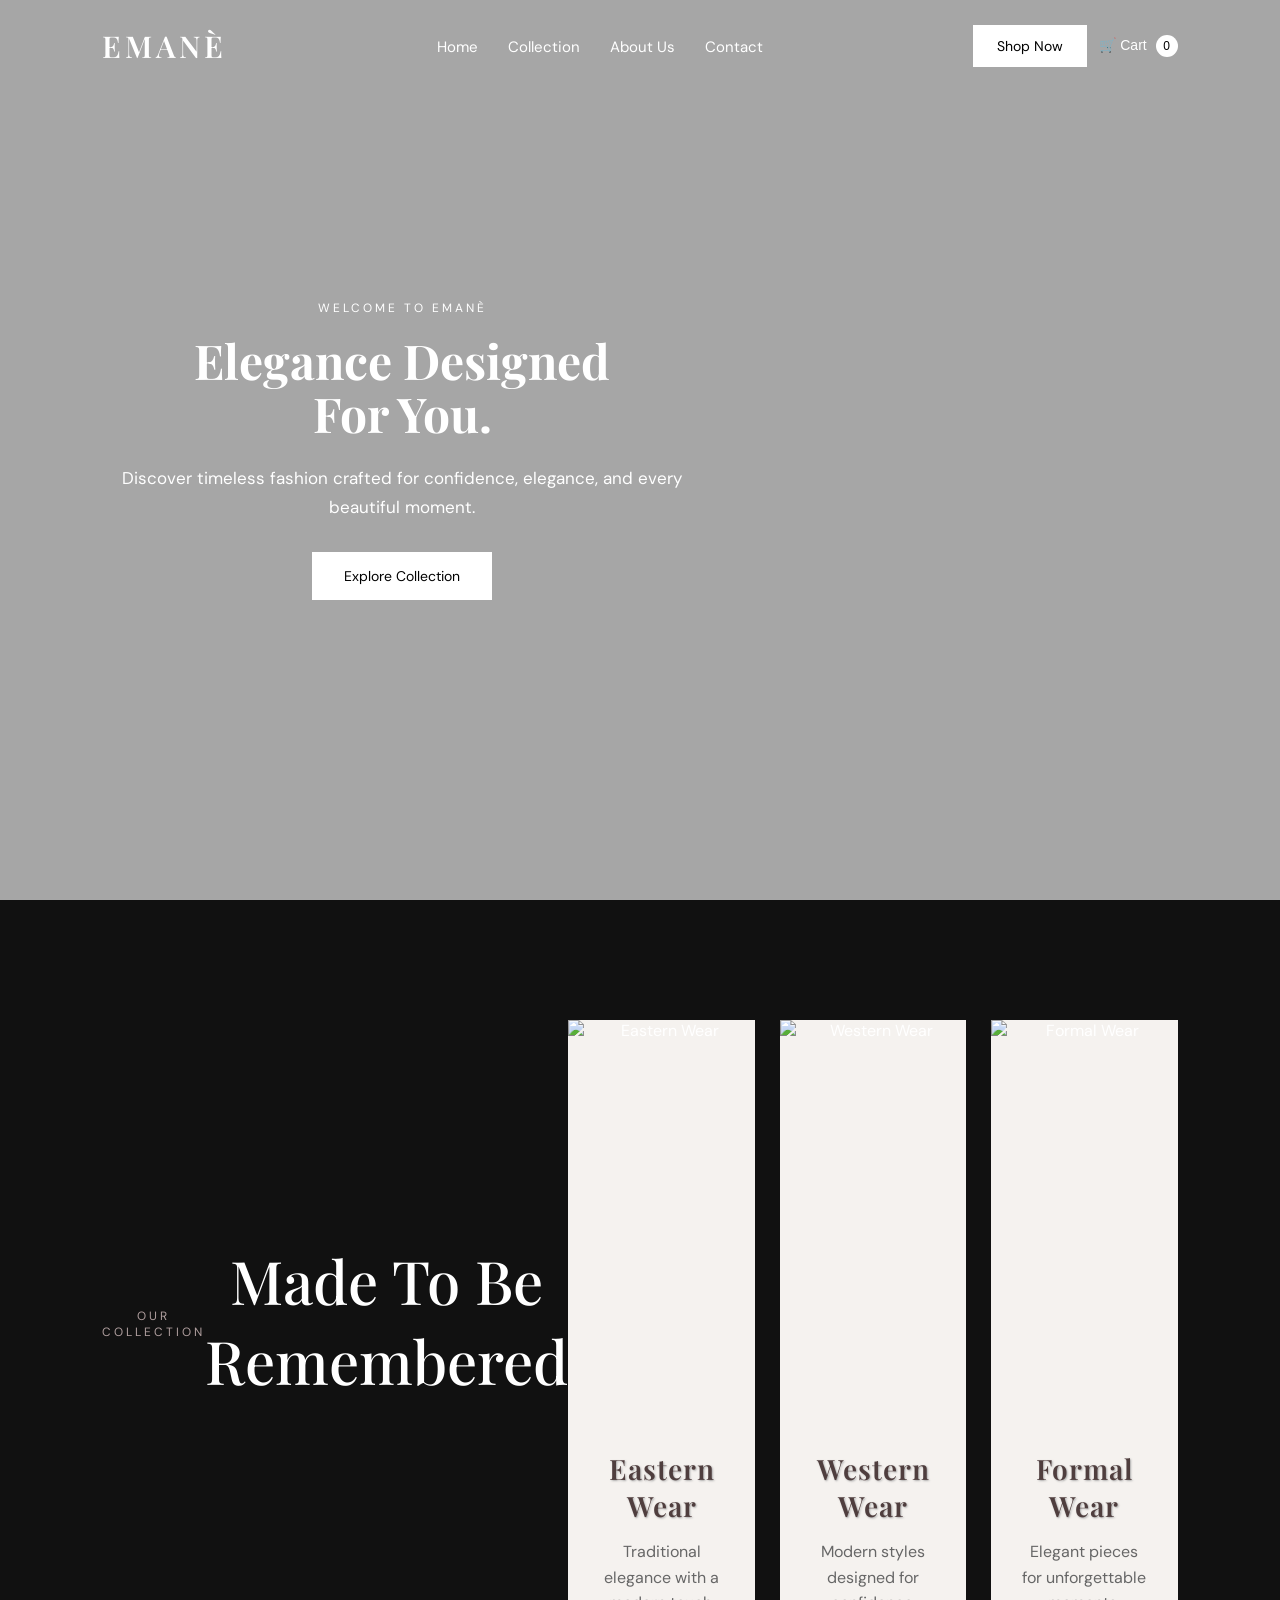
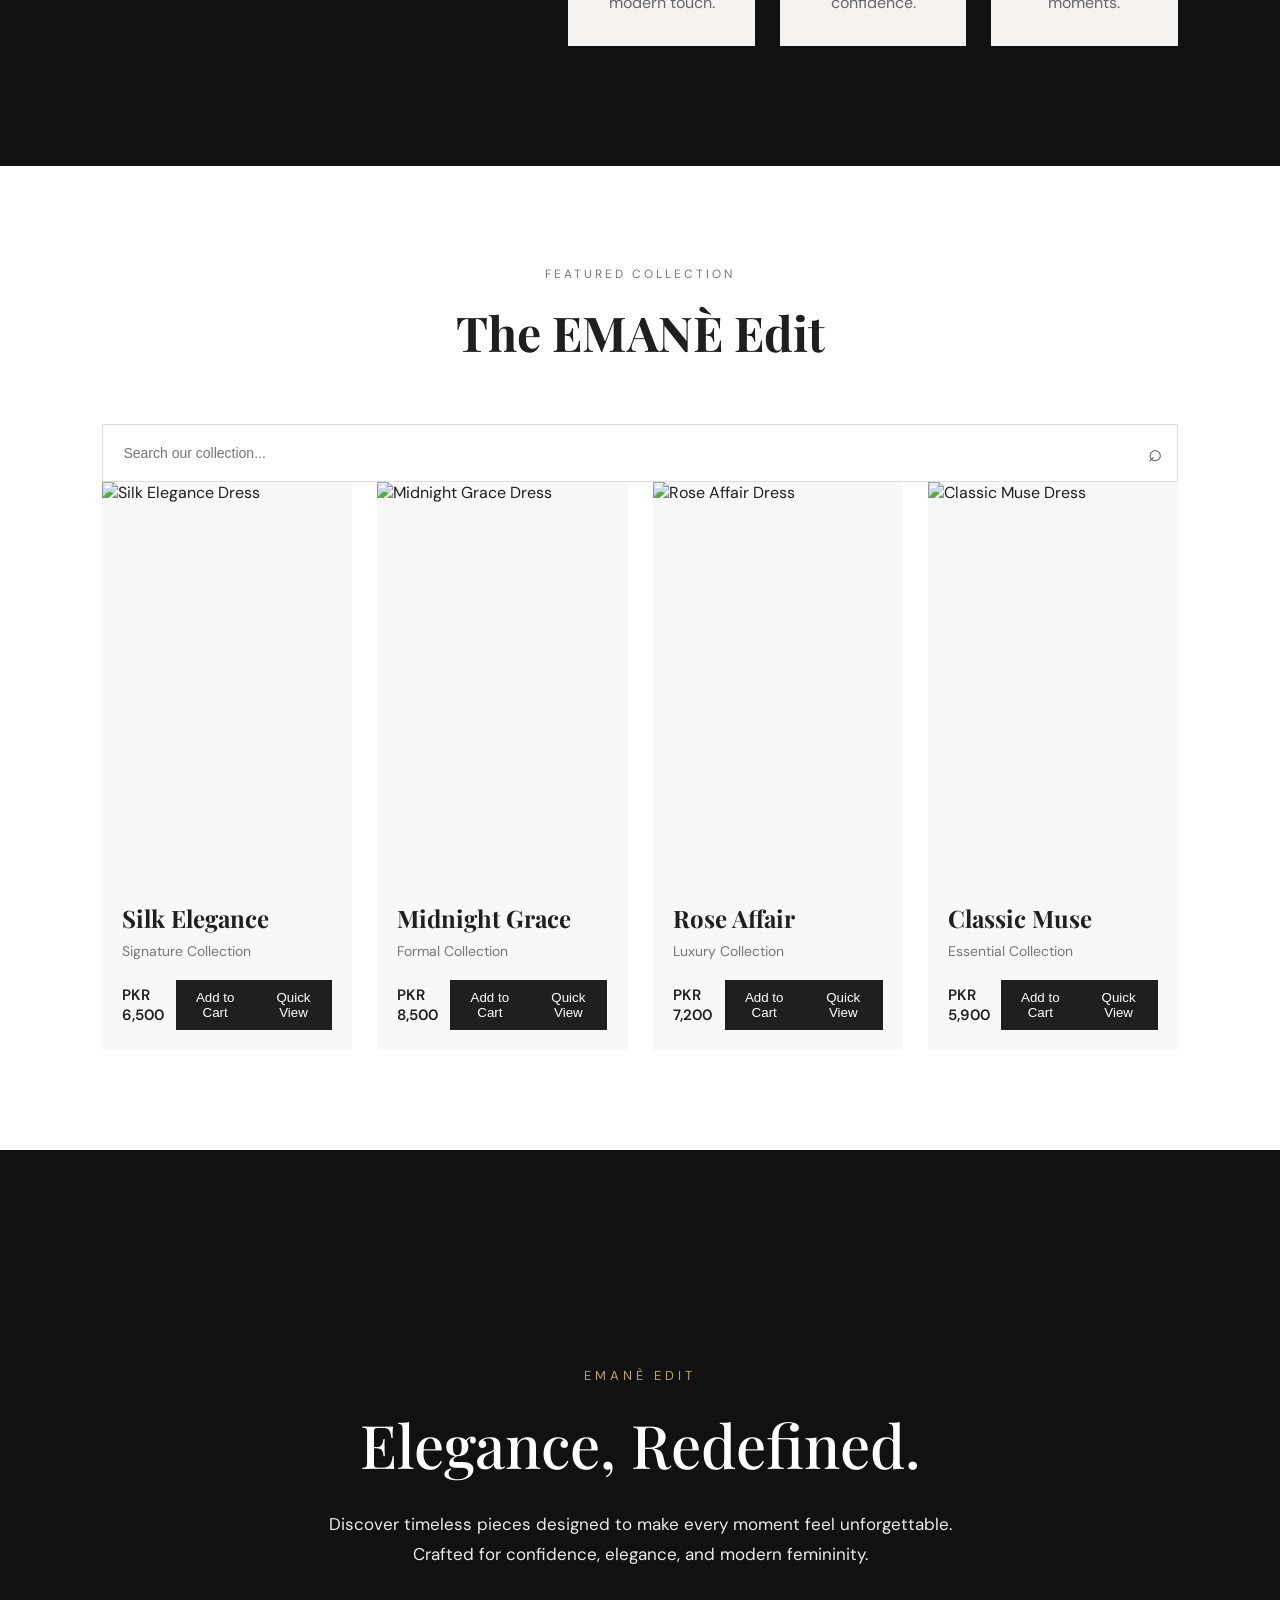
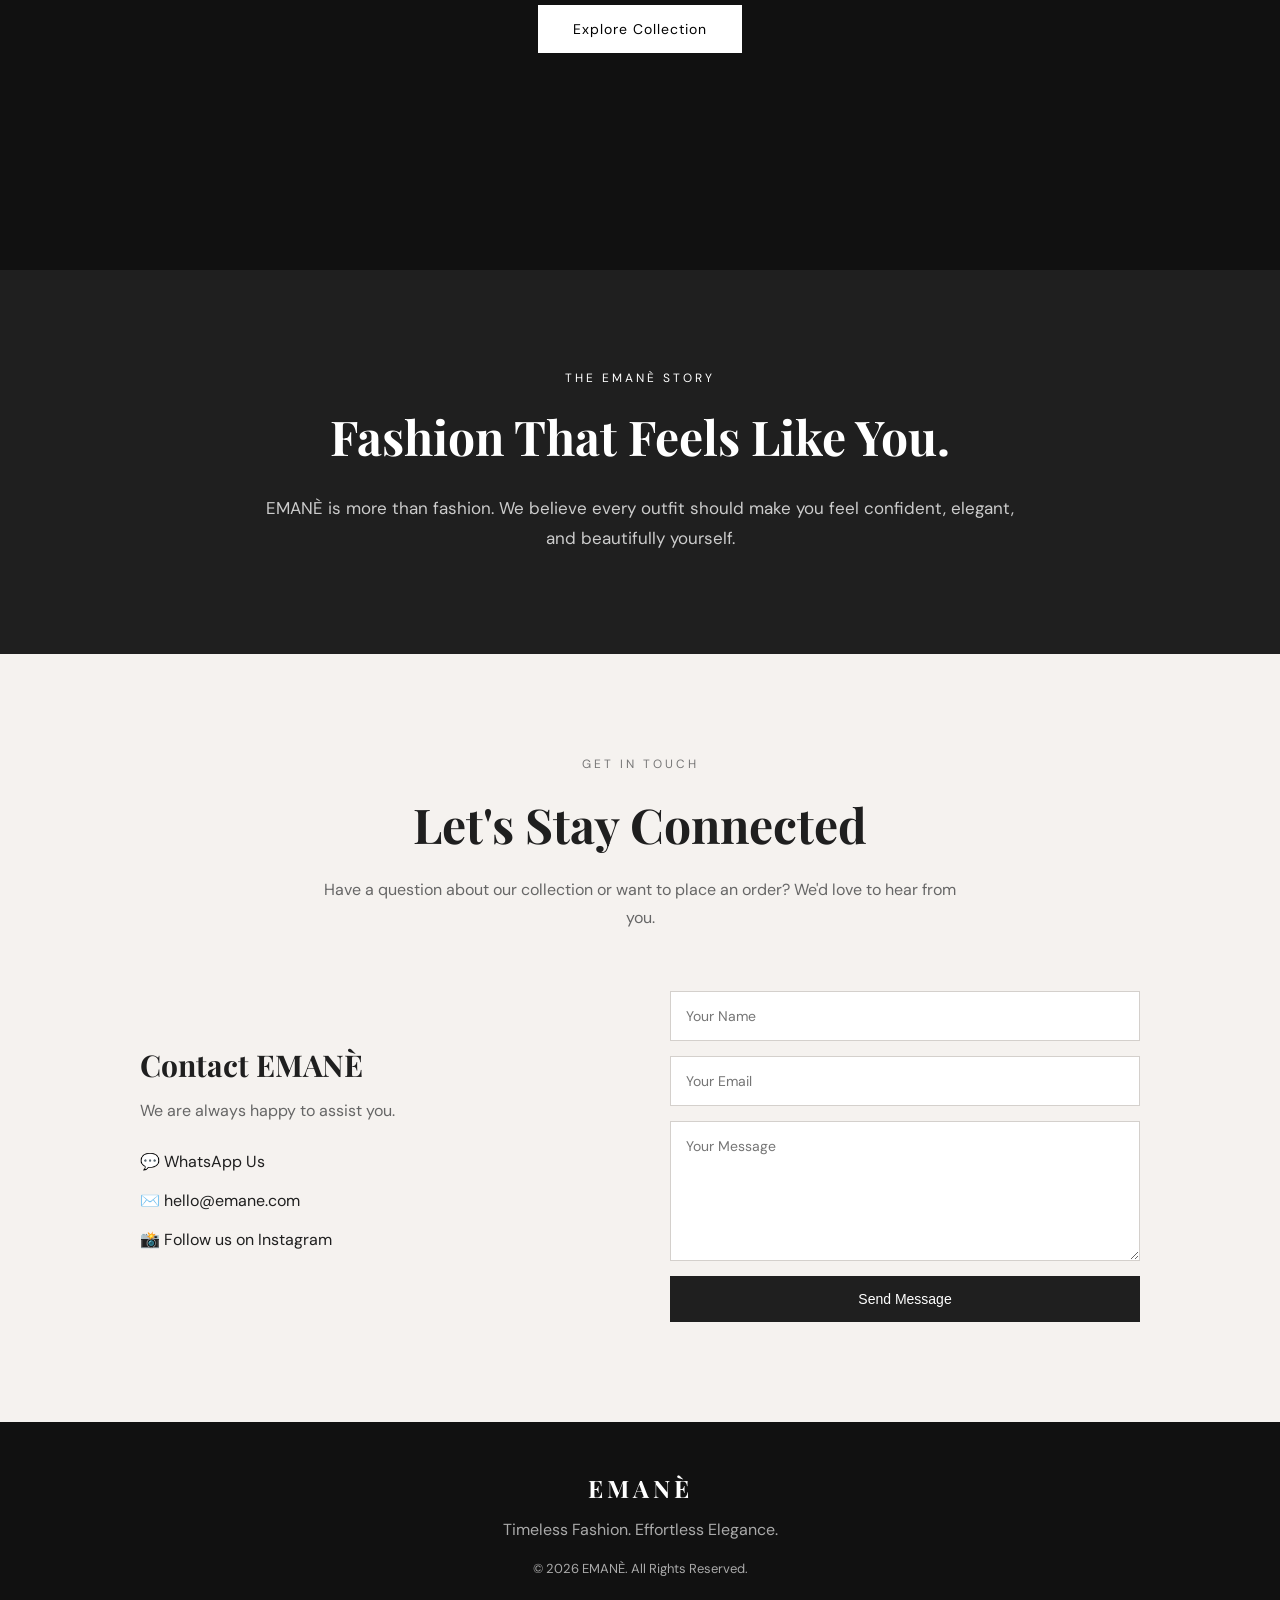
==== index.html @ ab044f7f "Add files via upload" ====
<!DOCTYPE html>
<html lang="en">
<head>
    <meta charset="UTF-8">
    <meta name="viewport" content="width=device-width, initial-scale=1.0">
    <title>EMANE | Timeless Fashion</title>
    <link rel="stylesheet" href="EMANE.css">
</head>
<body>

    <div id="preloader">
    <div class="loader-content">
        <h1>EMANÈ</h1>
        <p>Timeless Fashion. Effortless Elegance.</p>

        <div class="loader-line">
            <span></span>
        </div>
    </div>
</div>

    <!-- Navigation Bar -->
    <header>
        <nav class="navbar">

            <div class="logo">
                EMANÈ
            </div>

            <ul class="nav-links">
                <li><a href="#home">Home</a></li>
                <li><a href="#collection">Collection</a></li>
                <li><a href="#about">About Us</a></li>
                <li><a href="#contact">Contact</a></li>
            </ul>

            <div class="nav-actions">

    <a href="#products" class="shop-btn">Shop Now</a>

    <button class="cart-btn" id="cartBtn">
        🛒 Cart
        <span id="cartCount">0</span>
    </button>

     </div>

        </nav>
    </header>


    <!-- Hero Section -->
    <section class="hero" id="home">

        <div class="hero-content">

            <p class="subtitle">WELCOME TO EMANÈ</p>

            <h1>Elegance Designed<br>For You.</h1>

            <p class="description">
                Discover timeless fashion crafted for confidence,
                elegance, and every beautiful moment.
            </p>
            <a href="#products" class="hero-btn">
       Explore Collection
          </a>

        </div>

    </section>


    <!-- Collection Section -->
    <section class="collection" id="collection">

        <p class="subtitle">OUR COLLECTION</p>

        <h2>Made To Be Remembered</h2>
        <div class="collection-categories">

    <div class="category-card">

        <img src="images/abdul-raheem-kannath-wVFnZFeaiFI-unsplash.jpg" alt="Eastern Wear">

        <div class="category-info">
            <h3>Eastern Wear</h3>
            <p>Traditional elegance with a modern touch.</p>
        </div>

    </div>


    <div class="category-card">

        <img src="images/pradeep-ranjan-srYDu-eQcrs-unsplash.jpg" alt="Western Wear">

        <div class="category-info">
            <h3>Western Wear</h3>
            <p>Modern styles designed for confidence.</p>
        </div>

    </div>


    <div class="category-card">

        <img src="images/fotografia-editorial-4E19w4Qi_60-unsplash.jpg" alt="Formal Wear">

        <div class="category-info">
            <h3>Formal Wear</h3>
            <p>Elegant pieces for unforgettable moments.</p>
        </div>

    </div>

</div>

    </section>

<!-- Featured Products Section -->

<section class="featured-products" id="products">

    <p class="subtitle">FEATURED COLLECTION</p>

    <h2>The EMANÈ Edit</h2>

<div class="product-search">
    <input
        type="text"
        id="productSearch"
        placeholder="Search our collection..."
    >
    <span class="product-search-btn">⌕</span>
</div>


<!-- products container -->
<div class="products-container">
        <!-- Product 1 -->

        <div class="product-card"
     data-name="Silk Elegance"
     data-price="6500">

            <div class="product-image">
                <img src="images/fotografia-editorial-_kx6ShhfCvs-unsplash.jpg" alt="Silk Elegance Dress">
            </div>

            <div class="product-details">

                <h3>Silk Elegance</h3>

                <p>Signature Collection</p>

                <div class="product-bottom">

                    <span>PKR 6,500</span>

                    <button class="add-cart-btn">Add to Cart</button>
                 <button class="quick-view-btn">Quick View</button>
                </div>

            </div>

        </div>


        <!-- Product 2 -->

        <div class="product-card"
     data-name="Midnight Grace"
     data-price="8500">

            <div class="product-image">
                <img src="images/fotografia-editorial-xAd19rNytdo-unsplash.jpg" alt="Midnight Grace Dress">
            </div>

            <div class="product-details">

                <h3>Midnight Grace</h3>

                <p>Formal Collection</p>

                <div class="product-bottom">

                    <span>PKR 8,500</span>

                    <button class="add-cart-btn">Add to Cart</button>
                  <button class="quick-view-btn">Quick View</button>
                </div>

            </div>

        </div>


        <!-- Product 3 -->

        <div class="product-card"
     data-name="Rose Affair"
     data-price="7200">

            <div class="product-image">
                <img src="images/abdul-raheem-kannath-dZ3OjYVtTwo-unsplash.jpg" alt="Rose Affair Dress">
            </div>

            <div class="product-details">

                <h3>Rose Affair</h3>

                <p>Luxury Collection</p>

                <div class="product-bottom">

                    <span>PKR 7,200</span>

                    <button class="add-cart-btn">Add to Cart</button>
                    <button class="quick-view-btn">Quick View</button>
                </div>

            </div>

        </div>


        <!-- Product 4 -->

        <div class="product-card"
     data-name="Classic Muse"
     data-price="5900">

            <div class="product-image">
                <img src="images/ikshana-productions-6T5xOFmV0es-unsplash.jpg" alt="Classic Muse Dress">
            </div>

            <div class="product-details">

                <h3>Classic Muse</h3>

                <p>Essential Collection</p>

                <div class="product-bottom">

                    <span>PKR 5,900</span>

                    <button class="add-cart-btn">Add to Cart</button>
                    <button class="quick-view-btn">Quick View</button>
                </div>

            </div>

        </div>


    </div>

</section>


<!-- Collection Section -->
<section class="collection" id="collection">

    <div class="collection-content">
        <p class="collection-subtitle">EMANÈ EDIT</p>

        <h2>Elegance, Redefined.</h2>

        <p class="collection-text">
            Discover timeless pieces designed to make every moment feel unforgettable.
            Crafted for confidence, elegance, and modern femininity.
        </p>

        <a href="#products" class="collection-btn">
            Explore Collection
        </a>
    </div>

</section>

    <!-- About Section -->
    <section class="about" id="about">

        <p class="subtitle">THE EMANÈ STORY</p>

        <h2>Fashion That Feels Like You.</h2>

        <p>
            EMANÈ is more than fashion. We believe every outfit should
            make you feel confident, elegant, and beautifully yourself.
        </p>

    </section>


<!-- Contact Section -->

<section class="contact" id="contact">

    <div class="contact-heading">

        <p class="subtitle">GET IN TOUCH</p>

        <h2>Let's Stay Connected</h2>

        <p>
            Have a question about our collection or want to place an order?
            We'd love to hear from you.
        </p>

    </div>


    <div class="contact-container">


        <!-- Contact Information -->

        <div class="contact-info">

            <h3>Contact EMANÈ</h3>

            <p>We are always happy to assist you.</p>


            <a href="https://wa.me/923000000000" target="_blank">
                💬 WhatsApp Us
            </a>


            <a href="mailto:hello@emane.com">
                ✉️ hello@emane.com
            </a>


            <a href="https://instagram.com/" target="_blank">
                📸 Follow us on Instagram
            </a>

        </div>


        <!-- Contact Form -->

        <form class="contact-form">

            <input
                type="text"
                placeholder="Your Name"
                required
            >

            <input
                type="email"
                placeholder="Your Email"
                required
            >

            <textarea
                placeholder="Your Message"
                rows="6"
                required
            ></textarea>


            <button type="submit">
                Send Message
            </button>

        </form>


    </div>

</section>

    <!-- Footer -->
    <footer>

        <h2>EMANÈ</h2>

        <p>Timeless Fashion. Effortless Elegance.</p>

        <p class="copyright">
            © 2026 EMANÈ. All Rights Reserved.
        </p>

    </footer>

    <!-- Shopping Cart Sidebar -->

<div class="cart-overlay" id="cartOverlay"></div>

<aside class="cart-sidebar" id="cartSidebar">

    <div class="cart-header">

        <h2>Your Cart</h2>

        <button id="closeCart">
            ✕
        </button>

    </div>


    <div id="cartItems">

        <p class="empty-cart">
            Your cart is empty.
        </p>

    </div>


    <div class="cart-footer">

        <div class="cart-total">

            <span>Total:</span>

            <strong id="cartTotal">
                PKR 0
            </strong>

        </div>


        <button class="checkout-btn">
            Proceed to Checkout
        </button>

    </div>

</aside>

   <!-- QUICK VIEW POPUP -->

<div class="quick-view-overlay" id="quickViewOverlay"></div>

<div class="quick-view-modal" id="quickViewModal">

    <button
        class="quick-view-close"
        id="quickViewClose"
    >
        ×
    </button>


    <div class="quick-view-content">

        <img
            id="quickViewImage"
            src=""
            alt="Product Image"
        >


        <div class="quick-view-details">

            <p>
                EMANÈ COLLECTION
            </p>


            <h2 id="quickViewName">
                Product Name
            </h2>


            <h3 id="quickViewPrice">
                PKR 0
            </h3>


            <p class="quick-view-description">

                Discover timeless elegance with this
                exclusive piece from our EMANÈ collection.

            </p>


            <button
                class="quick-view-add-cart"
                id="quickViewAddCart"
            >
                Add to Cart
            </button>

        </div>

    </div>

</div>
<button id="backToTop" class="back-to-top">↑</button>

<!-- EMANE QUICK VIEW POPUP -->
<div class="emane-quick-modal" id="quickViewModal">

    <div class="emane-quick-content">

        <button class="emane-close-btn" id="closeQuickView">
            ×
        </button>

        <img id="quickViewImage" src="" alt="Product Image">

        <div class="emane-quick-details">

            <h2 id="quickViewName"></h2>

            <p id="quickViewCollection"></p>

            <h3 id="quickViewPrice"></h3>

            <p id="quickViewDescription">
                A timeless EMANÈ piece designed with elegance,
                confidence and effortless style.
            </p>

            <button id="quickViewAddToCart">
                Add to Cart
            </button>

        </div>

    </div>

    <script src="EMANE.js"></script>


</body>
</html>
---- EMANE.css ----
/* Google Font Import */
@import url('https://fonts.googleapis.com/css2?family=DM+Sans:wght@400;500;600&family=Playfair+Display:wght@500;600;700&display=swap');

 html {
    scroll-behavior: smooth;   
 }

/* Remove default browser spacing */
* {
    margin: 0;
    padding: 0;
    box-sizing: border-box;
}


/* Smooth scrolling */
html {
    scroll-behavior: smooth;
}


/* Main body */
body {
    font-family: "DM Sans", sans-serif;
    color: #1f1f1f;
    background-color: #ffffff;
}

html {
    scroll-behavior: smooth;
}

/* =========================
   NAVIGATION BAR
========================= */

header {
    width: 100%;
    position: absolute;
    top: 0;
    left: 0;
    z-index: 10;
}


.navbar {
    display: flex;
    justify-content: space-between;
    align-items: center;

    padding: 25px 8%;
    color: white;
}


/* Brand Logo */

.logo {
    font-family: "Playfair Display", serif;
    font-size: 30px;
    letter-spacing: 4px;
    font-weight: 600;
}


/* Navigation Links */

.nav-links {
    display: flex;
    list-style: none;
    gap: 30px;
}


.nav-links a {
    text-decoration: none;
    color: white;
    font-size: 15px;
    transition: 0.3s;
}


.nav-links a:hover {
    opacity: 0.7;
}


/* Shop Button */

.shop-btn {
    background: white;
    color: black;
    border: none;

    padding: 12px 24px;
    cursor: pointer;

    font-size: 14px;
    transition: 0.3s;
}


.shop-btn:hover {
    background: #e5e5e5;
}


/* =========================
   HERO SECTION
========================= */

.hero {
    min-height: 100vh;

    display: flex;
    align-items: center;

    padding: 0 8%;

    color: white;

    background:
        linear-gradient(
            rgba(0, 0, 0, 0.35),
            rgba(0, 0, 0, 0.35)
        ),
        url("https://images.unsplash.com/photo-1490481651871-ab68de25d43d?auto=format&fit=crop&w=1600&q=80");

    background-size: cover;
    background-position: center;
}


.hero-content {
    max-width: 600px;
}


.subtitle {
    letter-spacing: 3px;
    font-size: 12px;
    margin-bottom: 18px;
}


.hero h1 {
    font-family: "Playfair Display", serif;

    font-size: 72px;
    line-height: 1.1;

    margin-bottom: 25px;
}


.description {
    font-size: 17px;
    line-height: 1.7;

    max-width: 500px;

    margin-bottom: 30px;
}


/* Hero Button */

.hero-btn {
    padding: 15px 32px;

    border: none;

    background: white;
    color: black;

    cursor: pointer;

    font-size: 14px;

    transition: 0.3s;
}


.hero-btn:hover {
    background: #dedede;
}

.shop-btn,
.hero-btn {
    text-decoration: none;
    display: inline-block;
}

/* =========================
   COLLECTION SECTION
========================= */

.collection {
    padding: 100px 8%;
    text-align: center;
}


.collection .subtitle {
    color: #b09f9f;
}


.collection h2 {
    font-family: "Playfair Display", serif;

    font-size: 48px;

    margin-bottom: 60px;
}


.collection-categories {
    display: grid;

    grid-template-columns:
        repeat(3, 1fr);

    gap: 25px;
}


/* Category Cards */

.category-card {
    background: #f5f2ef;
    overflow: hidden;
   transition: 0.3s;
   cursor: pointer;
}

.category-card img {
    width: 100%;
    height: 400px;
    object-fit: cover;
    display: block;
    transition: 0.3s;
}

.category-card:hover {
    transform: translateY(-10px);
}

.category-card:hover img {
    transform: scale(1.08);
}

.category-info {
    padding: 30px;
}

.category-card h3 {
    font-family: "Playfair Display", serif;

    font-size: 28px;

    margin-bottom: 15px;
    color: #4f3e3e;
    font-weight: 600;
    letter-spacing: 1px;
    text-shadow: #aaaaaa 1px 1px 2px;
}


.category-card p {
    color: #666;
    line-height: 1.6;
}


/* =========================
   ABOUT SECTION
========================= */

.about {
    background: #1f1f1f;

    color: white;

    padding: 100px 20%;

    text-align: center;
}


.about h2 {
    font-family: "Playfair Display", serif;

    font-size: 48px;

    margin-bottom: 25px;
}


.about p:last-child {
    color: #cccccc;

    line-height: 1.8;

    font-size: 17px;
}

/* =========================
   CONTACT SECTION
========================= */

.contact {
    padding: 100px 8%;
    background: #f5f2ef;
}


.contact-heading {
    text-align: center;
    max-width: 650px;
    margin: auto;
    margin-bottom: 60px;
}


.contact-heading .subtitle {
    color: #777;
}


.contact-heading h2 {
    font-family: "Playfair Display", serif;
    font-size: 48px;
    margin-bottom: 20px;
}


.contact-heading p {
    color: #666;
    line-height: 1.7;
}


.contact-container {
    max-width: 1000px;
    margin: auto;

    display: grid;
    grid-template-columns: 1fr 1fr;
    gap: 60px;

    align-items: center;
}


/* Contact Information */

.contact-info h3 {
    font-family: "Playfair Display", serif;
    font-size: 30px;
    margin-bottom: 15px;
}


.contact-info p {
    color: #666;
    margin-bottom: 30px;
}


.contact-info a {
    display: block;

    text-decoration: none;
    color: #1f1f1f;

    margin-bottom: 18px;

    transition: 0.3s;
}


.contact-info a:hover {
    padding-left: 8px;
}


/* Contact Form */

.contact-form {
    display: flex;
    flex-direction: column;
    gap: 15px;
}


.contact-form input,
.contact-form textarea {
    width: 100%;

    padding: 15px;

    border: 1px solid #d4d0cc;

    background: white;

    font-family: "DM Sans", sans-serif;

    font-size: 14px;

    outline: none;
}


.contact-form input:focus,
.contact-form textarea:focus {
    border-color: #1f1f1f;
}


.contact-form button {
    padding: 15px;

    border: none;

    background: #1f1f1f;
    color: white;

    font-size: 14px;

    cursor: pointer;

    transition: 0.3s;
}


.contact-form button:hover {
    background: #555;
}



/* =========================
   FOOTER
========================= */

footer {
    background: #111;

    color: white;

    text-align: center;

    padding: 50px 20px;
}


footer h2 {
    font-family: "Playfair Display", serif;

    letter-spacing: 4px;

    margin-bottom: 15px;
}


footer p {
    color: #aaaaaa;

    margin-bottom: 10px;
}


.copyright {
    font-size: 13px;

    margin-top: 20px;
}

.contact-btn {
    display: inline-block;

    padding: 15px 35px;

    background: black;
    color: white;

    text-decoration: none;

    transition: 0.3s;
}


.contact-btn:hover {
    background: #444;
}

/* =========================
   FEATURED PRODUCTS
========================= */

.featured-products {
    padding: 100px 8%;
    text-align: center;
    background: #ffffff;
}


.featured-products .subtitle {
    color: #777;
}


.featured-products h2 {
    font-family: "Playfair Display", serif;
    font-size: 48px;
    margin-bottom: 60px;
}


.products-container {
    display: grid;
    grid-template-columns: repeat(4, 1fr);
    gap: 25px;
}


.product-card {
    text-align: left;
    background: #f8f8f8;
    transition: 0.3s;
}


.product-card:hover {
    transform: translateY(-8px);
}


.product-image {
    overflow: hidden;
}


.product-image img {
    width: 100%;
    height: 400px;
    object-fit: cover;
    display: block;
    transition: 0.5s;
}


.product-card:hover .product-image img {
    transform: scale(1.07);
}


.product-details {
    padding: 20px;
}


.product-details h3 {
    font-family: "Playfair Display", serif;
    font-size: 24px;
    margin-bottom: 8px;
}


.product-details p {
    color: #777;
    font-size: 14px;
    margin-bottom: 20px;
}


.product-bottom {
    display: flex;
    justify-content: space-between;
    align-items: center;
}


.product-bottom span {
    font-weight: 600;
    font-size: 15px;
}


.product-bottom button {
    border: none;
    background: #1f1f1f;
    color: white;
    padding: 10px 15px;
    cursor: pointer;
    transition: 0.3s;
}


.product-bottom button:hover {
    background: #555;
}


/* =========================
   SHOPPING CART
========================= */

.nav-actions {
    display: flex;
    align-items: center;
    gap: 12px;
}


.cart-btn {
    border: none;
    background: transparent;
    color: white;
    font-size: 14px;
    cursor: pointer;
    position: relative;
}


#cartCount {
    background: white;
    color: black;

    border-radius: 50%;

    width: 22px;
    height: 22px;

    display: inline-flex;
    align-items: center;
    justify-content: center;

    font-size: 12px;
    margin-left: 5px;
}


/* Dark background behind cart */

.cart-overlay {
    position: fixed;

    top: 0;
    left: 0;

    width: 100%;
    height: 100%;

    background: rgba(0, 0, 0, 0.4);

    opacity: 0;
    visibility: hidden;

    transition: 0.3s;

    z-index: 20;
}


.cart-overlay.active {
    opacity: 1;
    visibility: visible;
}


/* Cart Sidebar */

.cart-sidebar {
    position: fixed;

    top: 0;
    right: -450px;

    width: 400px;
    max-width: 90%;

    height: 100vh;

    background: white;

    z-index: 30;

    transition: 0.4s;

    display: flex;
    flex-direction: column;
}


.cart-sidebar.active {
    right: 0;
}


/* Cart Header */

.cart-header {
    display: flex;

    justify-content: space-between;
    align-items: center;

    padding: 25px;

    border-bottom: 1px solid #e5e5e5;
}


.cart-header h2 {
    font-family: "Playfair Display", serif;
    font-size: 30px;
}


#closeCart {
    border: none;
    background: none;

    font-size: 25px;

    cursor: pointer;
}


/* Cart Items */

#cartItems {
    flex: 1;

    padding: 25px;

    overflow-y: auto;
}


.empty-cart {
    text-align: center;

    color: #777;

    margin-top: 50px;
}


/* Individual Cart Item */

.cart-item {
    display: flex;

    justify-content: space-between;

    gap: 15px;

    padding: 18px 0;

    border-bottom: 1px solid #eeeeee;
}


.cart-item h4 {
    font-family: "Playfair Display", serif;

    margin-bottom: 7px;
}


.cart-item p {
    color: #666;

    font-size: 14px;
}


.remove-item {
    border: none;

    background: none;

    color: #777;

    cursor: pointer;

    font-size: 13px;
}


.remove-item:hover {
    color: black;
}


/* Cart Footer */

.cart-footer {
    padding: 25px;

    border-top: 1px solid #e5e5e5;
}


.cart-total {
    display: flex;

    justify-content: space-between;

    font-size: 18px;

    margin-bottom: 20px;
}


.checkout-btn {
    width: 100%;

    padding: 16px;

    border: none;

    background: #1f1f1f;

    color: white;

    cursor: pointer;

    font-size: 14px;

    transition: 0.3s;
}


.checkout-btn:hover {
    background: #555;
}

/* =========================
   QUANTITY CONTROLS
========================= */

.cart-item {
    align-items: center;
}


.cart-item-actions {
    display: flex;
    flex-direction: column;
    align-items: flex-end;
    gap: 12px;
}


.quantity-controls {
    display: flex;
    align-items: center;
    border: 1px solid #dddddd;
}


.quantity-controls button {
    width: 30px;
    height: 30px;

    border: none;
    background: white;

    font-size: 18px;

    cursor: pointer;
}


.quantity-controls button:hover {
    background: #eeeeee;
}


.quantity-controls span {
    width: 30px;
    text-align: center;

    font-size: 14px;
}


/* =========================
   MOBILE RESPONSIVE
========================= */

@media (max-width: 768px) {

    .products-container {
    grid-template-columns: 1fr 1fr;
}

.contact-container {
    grid-template-columns: 1fr;
    gap: 40px;
}

.contact-heading h2 {
    font-size: 38px;
}
.featured-products h2 {
    font-size: 38px;
}

    .nav-links {
        display: none;
    }


    .hero h1 {
        font-size: 48px;
    }


    .collection-categories {
        grid-template-columns: 1fr;
    }


    .about {
        padding: 80px 10%;
    }


    .about h2 {
        font-size: 38px;
    }

    .nav-actions {
    gap: 8px;
}


.cart-btn {
    font-size: 13px;
}


.shop-btn {
    padding: 10px 15px;
}


.cart-sidebar {
    width: 100%;
    max-width: 100%;
}
}

/* =========================
   CHECKOUT PAGE
========================= */

.checkout-nav {
    display: flex;
    justify-content: space-between;
    align-items: center;

    padding: 25px 8%;

    border-bottom: 1px solid #e5e5e5;
}


.checkout-logo {
    font-family: "Playfair Display", serif;

    font-size: 28px;
    font-weight: 600;

    letter-spacing: 3px;

    color: #111;

    text-decoration: none;
}


.back-link {
    font-family: "Poppins", sans-serif;

    color: #333;

    text-decoration: none;

    font-size: 14px;

    transition: 0.3s;
}


.back-link:hover {
    opacity: 0.6;
}


.checkout-page {
    max-width: 1200px;

    margin: auto;

    padding: 70px 8%;

    display: grid;

    grid-template-columns: 1fr 0.8fr;

    gap: 80px;
}


.checkout-small-title {
    font-family: "Poppins", sans-serif;

    font-size: 11px;

    letter-spacing: 3px;

    color: #777;

    margin-bottom: 15px;
}


.checkout-form-section h1 {
    font-family: "Playfair Display", serif;

    font-size: 45px;

    margin-bottom: 40px;

    color: #111;
}


#checkoutForm {
    display: flex;

    flex-direction: column;
}


#checkoutForm label {
    font-family: "Poppins", sans-serif;

    font-size: 13px;

    margin-bottom: 8px;

    color: #333;
}


#checkoutForm input,
#checkoutForm textarea {
    width: 100%;

    box-sizing: border-box;

    padding: 15px;

    margin-bottom: 25px;

    border: 1px solid #ddd;

    font-family: "Poppins", sans-serif;

    font-size: 13px;

    outline: none;

    transition: 0.3s;
}


#checkoutForm input:focus,
#checkoutForm textarea:focus {
    border-color: #111;
}


#checkoutForm textarea {
    height: 120px;

    resize: vertical;
}


.place-order-btn {
    background: #111;

    color: white;

    border: none;

    padding: 17px;

    font-family: "Poppins", sans-serif;

    font-size: 14px;

    cursor: pointer;

    transition: 0.3s;

    margin-top: 10px;
}


.place-order-btn:hover {
    background: #555;
}


/* =========================
   ORDER SUMMARY
========================= */

.order-summary {
    background: #f7f7f7;

    padding: 40px;

    height: fit-content;
}


.order-summary h2 {
    font-family: "Playfair Display", serif;

    font-size: 32px;

    margin-bottom: 30px;

    color: #111;
}


.checkout-item {
    display: flex;

    justify-content: space-between;

    align-items: center;

    gap: 20px;

    padding: 20px 0;

    border-bottom: 1px solid #ddd;
}


.checkout-item h4 {
    font-family: "Playfair Display", serif;

    font-size: 18px;

    margin: 0 0 8px;

    color: #111;
}


.checkout-item p {
    font-family: "Poppins", sans-serif;

    font-size: 12px;

    color: #777;

    margin: 0;
}


.checkout-item strong {
    font-family: "Poppins", sans-serif;

    font-size: 14px;

    white-space: nowrap;
}


.checkout-total {
    display: flex;

    justify-content: space-between;

    align-items: center;

    margin-top: 30px;

    padding-top: 25px;

    border-top: 2px solid #111;

    font-family: "Poppins", sans-serif;

    font-size: 16px;
}


.checkout-total strong {
    font-size: 20px;
}


.checkout-empty {
    font-family: "Poppins", sans-serif;

    color: #777;
}


/* =========================
   MOBILE CHECKOUT
========================= */

@media (max-width: 768px) {

    .checkout-nav {
        padding: 20px 5%;
    }


    .checkout-page {
        grid-template-columns: 1fr;

        gap: 40px;

        padding: 50px 5%;
    }


    .checkout-form-section h1 {
        font-size: 36px;
    }


    .order-summary {
        padding: 25px;
    }

    /* =========================
   ORDER CONFIRMATION PAGE
========================= */

.confirmation-page {
    min-height: 100vh;

    display: flex;

    justify-content: center;
    align-items: center;

    padding: 30px;

    background: #f7f7f7;
}


.confirmation-box {
    width: 100%;
    max-width: 600px;

    background: white;

    padding: 60px 50px;

    text-align: center;

    box-sizing: border-box;
}


.success-icon {
    width: 70px;
    height: 70px;

    display: flex;

    justify-content: center;
    align-items: center;

    margin: 0 auto 25px;

    border: 2px solid #111;

    border-radius: 50%;

    font-size: 35px;
}


.confirmation-box h1 {
    font-family: "Playfair Display", serif;

    font-size: 42px;

    color: #111;

    margin-bottom: 20px;
}


.confirmation-text {
    font-family: "Poppins", sans-serif;

    font-size: 14px;

    line-height: 1.8;

    color: #666;

    max-width: 450px;

    margin: 0 auto 30px;
}


.confirmation-message {
    background: #f7f7f7;

    padding: 25px;

    margin-bottom: 30px;

    font-family: "Poppins", sans-serif;

    text-align: left;
}


.confirmation-message strong {
    display: block;

    font-size: 15px;

    margin-bottom: 8px;

    color: #111;
}


.confirmation-message p {
    margin: 0;

    font-size: 13px;

    line-height: 1.7;

    color: #666;
}


.continue-shopping-btn {
    display: inline-block;

    background: #111;

    color: white;

    text-decoration: none;

    padding: 16px 30px;

    font-family: "Poppins", sans-serif;

    font-size: 13px;

    transition: 0.3s;
}


.continue-shopping-btn:hover {
    background: #555;
}


/* MOBILE */

@media (max-width: 768px) {

    .confirmation-box {
        padding: 45px 25px;
    }


    .confirmation-box h1 {
        font-size: 34px;
    }
}
}

/* Back To Top Button */

.back-to-top {
    position: fixed;
    bottom: 30px;
    right: 30px;

    width: 50px;
    height: 50px;

    border: none;
    border-radius: 50%;

    background: #111;
    color: white;

    font-size: 24px;
    cursor: pointer;

    display: none;

    align-items: center;
    justify-content: center;

    transition: 0.3s;
    z-index: 1000;
}

.back-to-top:hover {
    background: #555;
    transform: translateY(-5px);
}

/* BACK TO TOP BUTTON */

.back-to-top {
    position: fixed;
    bottom: 25px;
    right: 25px;

    width: 45px;
    height: 45px;

    border: none;
    border-radius: 50%;

    background: #111;
    color: white;

    font-size: 22px;
    cursor: pointer;

    display: none;

    transition: 0.3s;

    z-index: 1000;
}

.back-to-top:hover {
    transform: translateY(-5px);
}

/* PRELOADER */

#preloader {
    position: fixed;
    inset: 0;

    background: #111;
    color: white;

    display: flex;
    justify-content: center;
    align-items: center;

    z-index: 9999;

    transition: opacity 0.6s ease, visibility 0.6s ease;
}

.loader-content {
    text-align: center;
}

.loader-content h1 {
    font-family: "Playfair Display", serif;
    font-size: 55px;
    letter-spacing: 5px;

    margin-bottom: 15px;
}

.loader-content p {
    font-size: 14px;
    letter-spacing: 2px;

    margin-bottom: 30px;
}

.loader-line {
    width: 220px;
    height: 2px;

    background: #444;

    margin: auto;

    overflow: hidden;
}

.loader-line span {
    display: block;

    width: 0%;
    height: 100%;

    background: white;

    animation: loading 1.5s ease forwards;
}

@keyframes loading {
    from {
        width: 0%;
    }

    to {
        width: 100%;
    }
}

#preloader.hide {
    opacity: 0;
    visibility: hidden;
}

/* PRODUCT CARD HOVER EFFECT */

.product-card {
    transition: transform 0.4s ease, box-shadow 0.4s ease;
}

.product-card:hover {
    transform: translateY(-10px);

    box-shadow: 0 15px 35px rgba(0, 0, 0, 0.12);
}


/* PRODUCT IMAGE ZOOM */

.product-card img {
    transition: transform 0.5s ease;
}

.product-card:hover img {
    transform: scale(1.05);
}

/* =========================
   QUICK VIEW POPUP
========================= */

.quick-view-overlay {
    position: fixed;
    inset: 0;

    background: rgba(0, 0, 0, 0.55);

    opacity: 0;
    visibility: hidden;

    transition: 0.3s;

    z-index: 2000;
}


.quick-view-overlay.active {
    opacity: 1;
    visibility: visible;
}


.quick-view-modal {
    position: fixed;

    top: 50%;
    left: 50%;

    transform: translate(-50%, -50%) scale(0.9);

    width: 850px;
    max-width: 90%;

    background: white;

    opacity: 0;
    visibility: hidden;

    transition: 0.3s;

    z-index: 2001;
}


.quick-view-modal.active {
    opacity: 1;
    visibility: visible;

    transform: translate(-50%, -50%) scale(1);
}


.quick-view-close {
    position: absolute;

    top: 15px;
    right: 20px;

    border: none;
    background: transparent;

    font-size: 30px;

    cursor: pointer;

    z-index: 2;
}


.quick-view-content {
    display: grid;

    grid-template-columns: 1fr 1fr;
}


.quick-view-content img {
    width: 100%;
    height: 450px;

    object-fit: cover;
}


.quick-view-details {
    padding: 60px 45px;

    display: flex;
    flex-direction: column;

    justify-content: center;
}


.quick-view-details > p:first-child {
    font-size: 11px;

    letter-spacing: 3px;

    color: #777;

    margin-bottom: 15px;
}


.quick-view-details h2 {
    font-family: "Playfair Display", serif;

    font-size: 38px;

    margin-bottom: 15px;

    color: #111;
}


.quick-view-details h3 {
    font-family: "Poppins", sans-serif;

    font-size: 18px;

    font-weight: 500;

    margin-bottom: 25px;
}


.quick-view-description {
    font-size: 14px;

    line-height: 1.8;

    color: #666;

    margin-bottom: 30px;
}


.quick-view-add-cart {
    border: none;

    background: #111;
    color: white;

    padding: 16px 25px;

    cursor: pointer;

    font-size: 14px;

    transition: 0.3s;
}


.quick-view-add-cart:hover {
    background: #555;
}


/* MOBILE QUICK VIEW */

@media (max-width: 768px) {

    .quick-view-modal {
        max-height: 90vh;

        overflow-y: auto;
    }


    .quick-view-content {
        grid-template-columns: 1fr;
    }


    .quick-view-content img {
        height: 300px;
    }


    .quick-view-details {
        padding: 35px 25px;
    }


    .quick-view-details h2 {
        font-size: 30px;
    }

}

.product-search {
    display: flex;
    align-items: center;
    width: 100%;
    border: 1px solid #ddd;
    box-sizing: border-box;
    padding-right: 15px;
}

.product-search input {
    flex: 1;
    border: none;
    outline: none;
    padding: 20px;
    font-family: "Poppins", sans-serif;
    font-size: 14px;
    box-sizing: border-box;
}

.product-search-btn {
    font-size: 24px;
    color: #555;
    pointer-events: none;
}


/* EMANE UNIQUE QUICK VIEW */

.emane-quick-modal {
    display: none !important;
    position: fixed !important;
    inset: 0 !important;

    width: 100vw !important;
    height: 100vh !important;

    background: rgba(0, 0, 0, 0.75) !important;

    z-index: 999999 !important;

    justify-content: center !important;
    align-items: center !important;

    padding: 20px !important;
    box-sizing: border-box !important;
}

.emane-quick-modal.active {
    display: flex !important;
}

.emane-quick-content {
    position: relative !important;

    width: min(900px, 90vw) !important;
    height: auto !important;
    max-height: 90vh !important;

    background: white !important;

    display: grid !important;
    grid-template-columns: 1fr 1fr !important;

    overflow-y: auto !important;

    margin: auto !important;

    box-shadow: 0 20px 60px rgba(0, 0, 0, 0.5) !important;
}

.emane-quick-content img {
    width: 100% !important;
    height: 100% !important;

    min-height: 500px !important;

    object-fit: cover !important;

    display: block !important;
}

.emane-quick-details {
    padding: 50px 40px !important;

    display: flex !important;
    flex-direction: column !important;
    justify-content: center !important;

    background: white !important;

    box-sizing: border-box !important;
}

.emane-quick-details h2 {
    font-family: "Playfair Display", serif !important;

    font-size: 38px !important;

    color: #111 !important;

    margin: 0 0 10px !important;
}

.emane-quick-details h3 {
    font-size: 20px !important;

    color: #111 !important;

    margin: 20px 0 !important;
}

#quickViewCollection {
    text-transform: uppercase !important;

    letter-spacing: 2px !important;

    font-size: 12px !important;

    color: #777 !important;
}

#quickViewDescription {
    line-height: 1.8 !important;

    color: #666 !important;
}

#quickViewAddToCart {
    margin-top: 25px !important;

    padding: 16px !important;

    border: none !important;

    background: #111 !important;

    color: white !important;

    cursor: pointer !important;
}

.emane-close-btn {
    position: absolute !important;

    top: 10px !important;
    right: 15px !important;

    width: 40px !important;
    height: 40px !important;

    border: none !important;

    background: white !important;

    color: #111 !important;

    font-size: 32px !important;

    cursor: pointer !important;

    z-index: 9999999 !important;
}


/* MOBILE */

@media (max-width: 768px) {

    .emane-quick-content {
        grid-template-columns: 1fr !important;
    }

    .emane-quick-content img {
        height: 350px !important;
        min-height: 300px !important;
    }

}

/* ===============================
   RESPONSIVE DESIGN
================================ */

/* Tablets */
@media (max-width: 1024px) {

    .products-container {
        grid-template-columns: repeat(2, 1fr);
    }

}


/* Mobile Phones */
@media (max-width: 600px) {

   .featured-products {
        padding: 70px 5%;
    }

    .featured-products h2 {
        font-size: 34px;
        margin-bottom: 40px;
    }

    .products-container {
        grid-template-columns: 1fr;
        gap: 25px;
    }

    .product-image img {
        height: 350px;
    }

    .product-details {
        padding: 15px;
    }

    .product-details h3 {
        font-size: 22px;
    }

    .product-search {
        margin-bottom: 30px;
    }

    .product-search input {
        font-size: 13px;
        padding: 14px 45px 14px 15px;
    }

}


.hero {
    width: 100% !important;
    min-height: 100vh;
    overflow: hidden !important;
}

.hero-content {
    width: 100% !important;
    padding: 0 20px !important;
    text-align: center !important;
}

.hero h1 {
    font-size: 48px !important;
    line-height: 1.1 !important;
    width: 100% !important;
    max-width: 100% !important;
    white-space: normal !important;
    overflow-wrap: break-word !important;
}

.hero p {
    width: 100% !important;
    max-width: 100% !important;
}

/* =========================
   COLLECTION SECTION
========================= */

.collection {
    min-height: 80vh;
    padding: 120px 8%;
    background: #111;
    color: white;

    display: flex;
    align-items: center;
    justify-content: center;

    text-align: center;
}

.collection-content {
    max-width: 750px;
}

.collection-subtitle {
    font-size: 13px;
    letter-spacing: 4px;
    color: #b8a27a;
    margin-bottom: 20px;
}

.collection h2 {
    font-family: "Playfair Display", serif;
    font-size: 60px;
    font-weight: 500;
    margin-bottom: 25px;
}

.collection-text {
    font-size: 17px;
    line-height: 1.8;
    color: #edebe5;
    max-width: 650px;
    margin: 0 auto 35px;
}

.collection-btn {
    display: inline-block;
    padding: 15px 35px;
    background: white;
    color: black;
    text-decoration: none;
    font-size: 14px;
    letter-spacing: 1px;
    transition: 0.3s;
}

.collection-btn:hover {
    background: #b8a27a;
    color: white;
}


/* FORCE COLLECTION MOBILE FIX */
@media (max-width: 600px) {

    section.collection {
        display: block !important;
        width: 100% !important;
        max-width: 100% !important;
        padding: 60px 5% !important;
        margin: 0 !important;
        overflow-x: hidden !important;
        box-sizing: border-box !important;
    }

    section.collection * {
        max-width: 100%;
        box-sizing: border-box;
    }

    section.collection h2 {
        font-size: 42px !important;
        line-height: 1.1 !important;
        width: 100% !important;
        white-space: normal !important;
        word-break: normal !important;
        margin: 0 0 30px 0 !important;
    }

    section.collection p {
        width: 100% !important;
    }

    section.collection img {
        width: 100% !important;
        height: auto !important;
        display: block !important;
    }
}
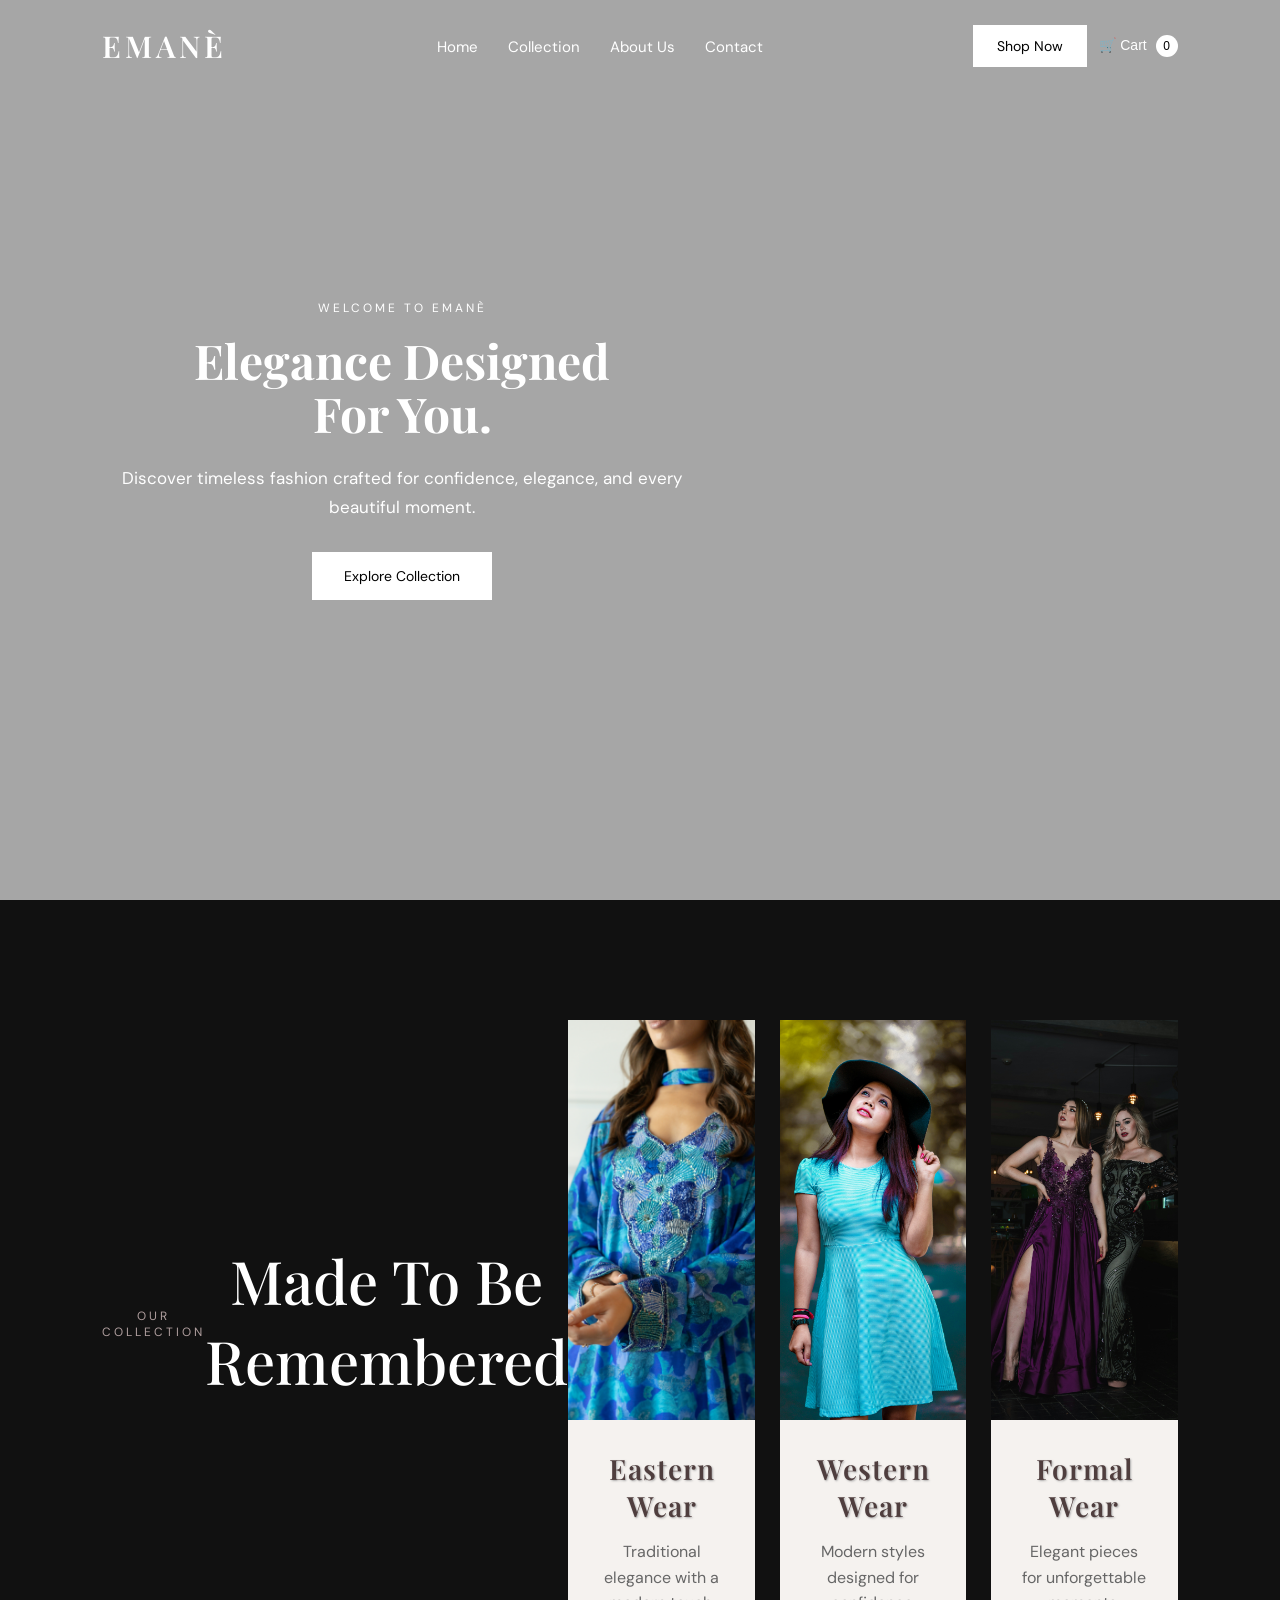
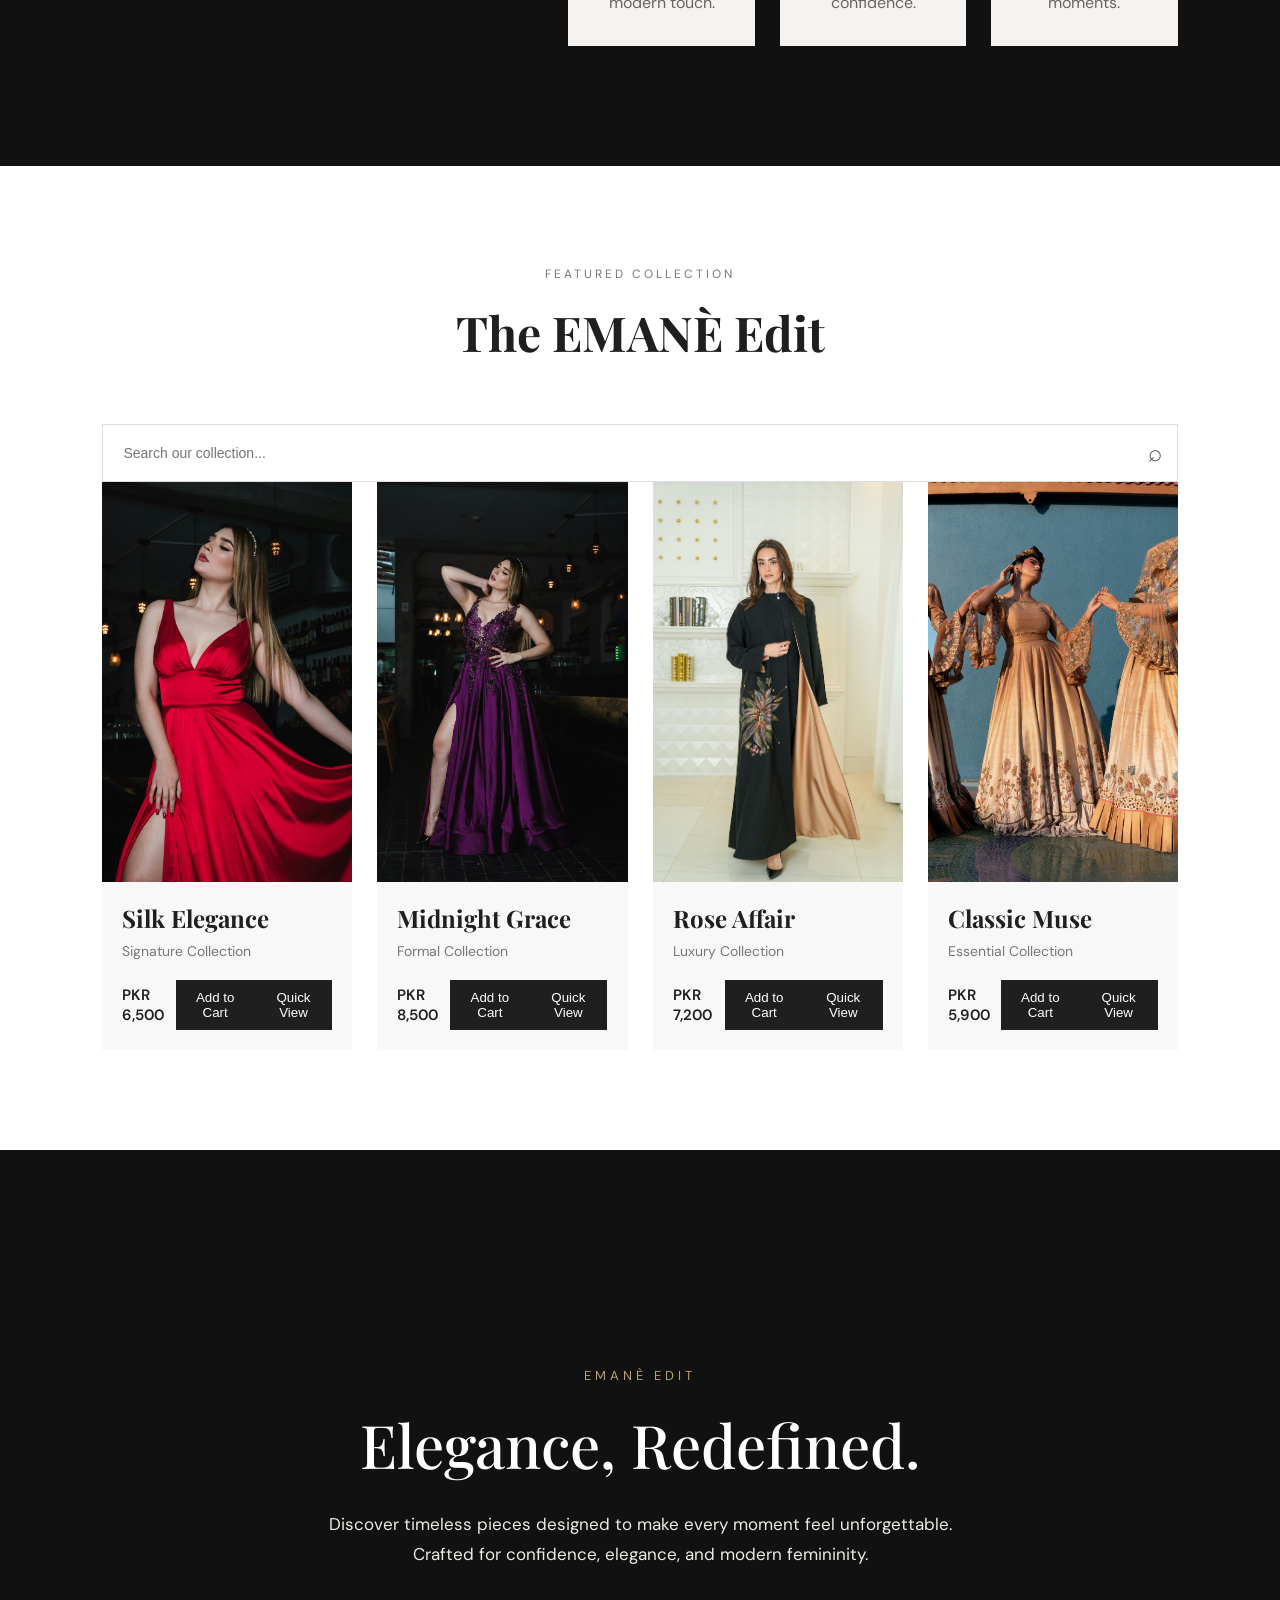
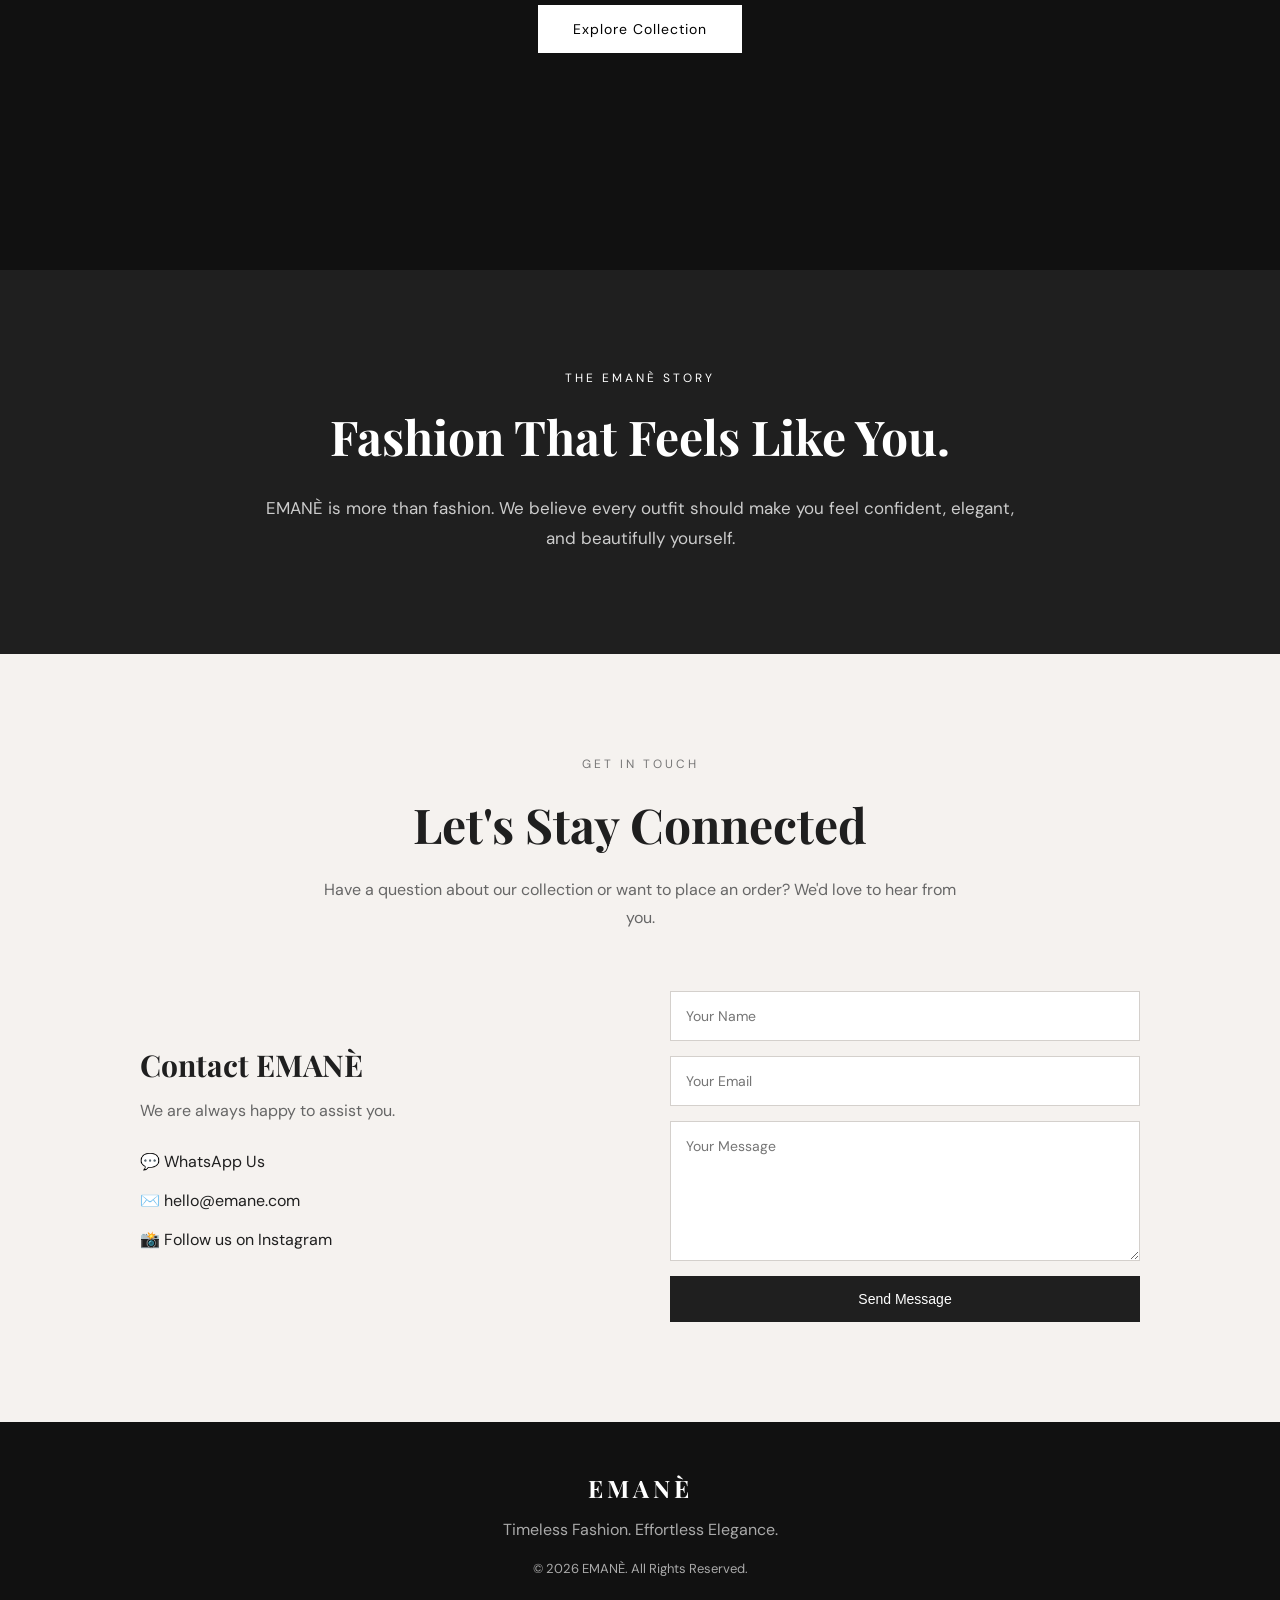
==== commit 3f145632: "Update index.html" ====
--- a/index.html
+++ b/index.html
@@ -81,7 +81,7 @@
 
     <div class="category-card">
 
-        <img src="images/abdul-raheem-kannath-wVFnZFeaiFI-unsplash.jpg" alt="Eastern Wear">
+        <img src="abdul-raheem-kannath-wVFnZFeaiFI-unsplash.jpg" alt="Eastern Wear">
 
         <div class="category-info">
             <h3>Eastern Wear</h3>
@@ -93,7 +93,7 @@
 
     <div class="category-card">
 
-        <img src="images/pradeep-ranjan-srYDu-eQcrs-unsplash.jpg" alt="Western Wear">
+        <img src="pradeep-ranjan-srYDu-eQcrs-unsplash.jpg" alt="Western Wear">
 
         <div class="category-info">
             <h3>Western Wear</h3>
@@ -105,7 +105,7 @@
 
     <div class="category-card">
 
-        <img src="images/fotografia-editorial-4E19w4Qi_60-unsplash.jpg" alt="Formal Wear">
+        <img src="fotografia-editorial-4E19w4Qi_60-unsplash.jpg" alt="Formal Wear">
 
         <div class="category-info">
             <h3>Formal Wear</h3>
@@ -145,7 +145,7 @@
      data-price="6500">
 
             <div class="product-image">
-                <img src="images/fotografia-editorial-_kx6ShhfCvs-unsplash.jpg" alt="Silk Elegance Dress">
+                <img src="fotografia-editorial-_kx6ShhfCvs-unsplash.jpg" alt="Silk Elegance Dress">
             </div>
 
             <div class="product-details">
@@ -174,7 +174,7 @@
      data-price="8500">
 
             <div class="product-image">
-                <img src="images/fotografia-editorial-xAd19rNytdo-unsplash.jpg" alt="Midnight Grace Dress">
+                <img src="fotografia-editorial-xAd19rNytdo-unsplash.jpg" alt="Midnight Grace Dress">
             </div>
 
             <div class="product-details">
@@ -203,7 +203,7 @@
      data-price="7200">
 
             <div class="product-image">
-                <img src="images/abdul-raheem-kannath-dZ3OjYVtTwo-unsplash.jpg" alt="Rose Affair Dress">
+                <img src="abdul-raheem-kannath-dZ3OjYVtTwo-unsplash.jpg" alt="Rose Affair Dress">
             </div>
 
             <div class="product-details">
@@ -232,7 +232,7 @@
      data-price="5900">
 
             <div class="product-image">
-                <img src="images/ikshana-productions-6T5xOFmV0es-unsplash.jpg" alt="Classic Muse Dress">
+                <img src="ikshana-productions-6T5xOFmV0es-unsplash.jpg" alt="Classic Muse Dress">
             </div>
 
             <div class="product-details">
@@ -533,4 +533,4 @@
 
 
 </body>
-</html>+</html>
